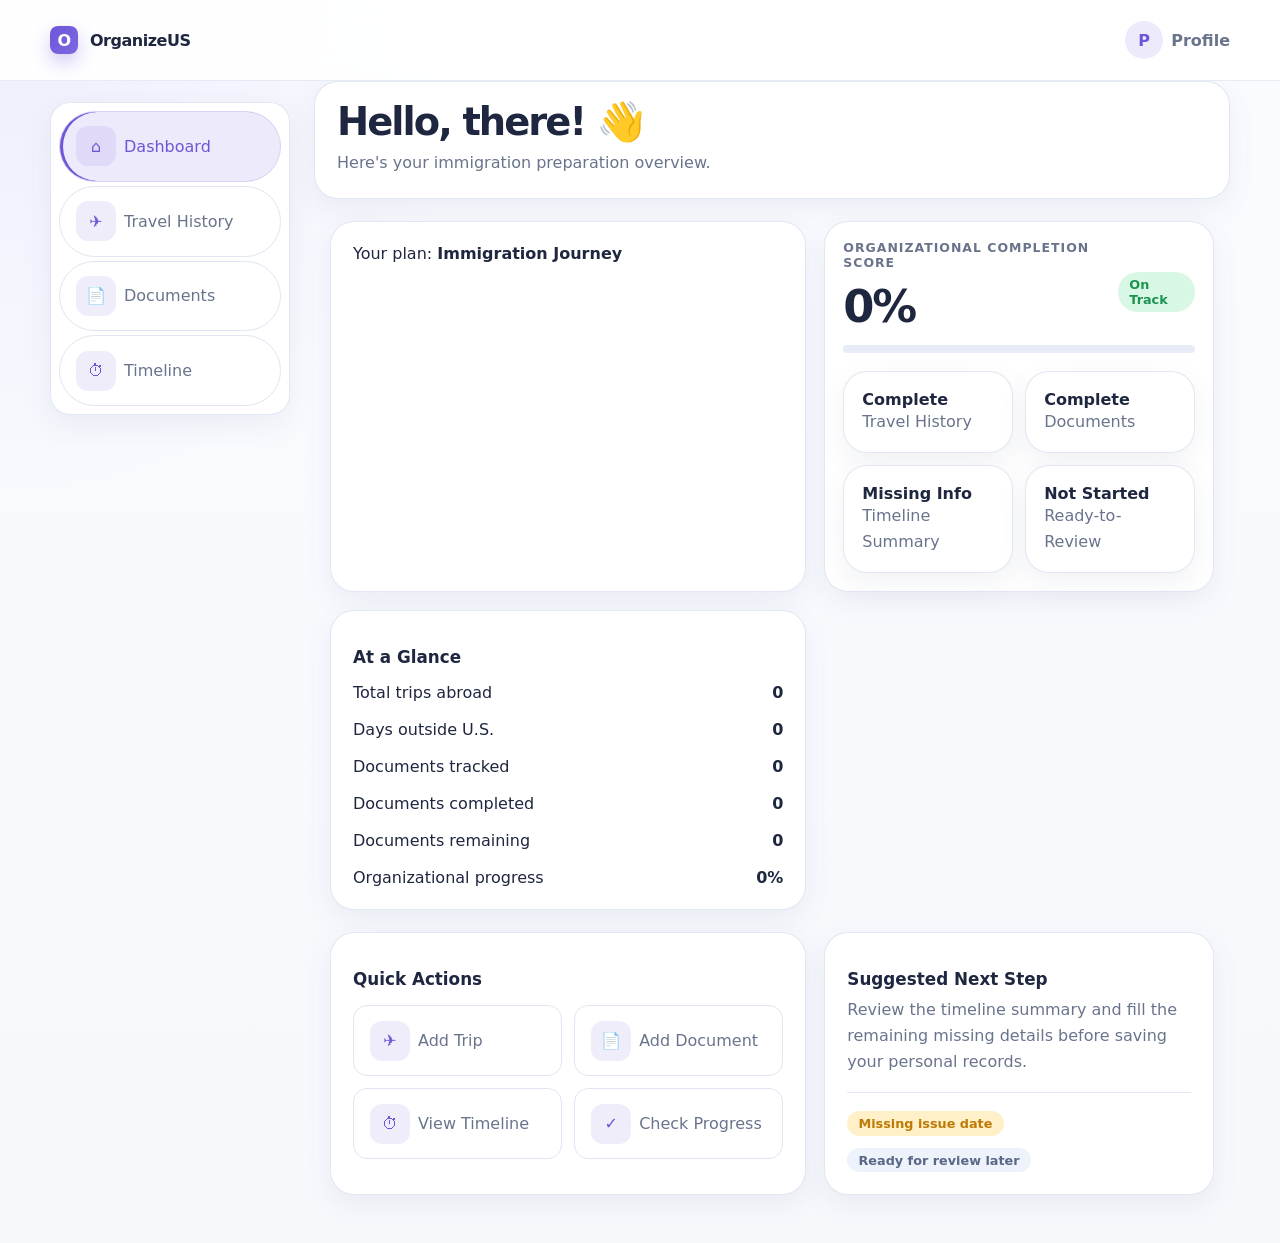
==== dashboard.html @ ce62e69d "Connect travel history to dashboard" ====
<!DOCTYPE html>
<html lang="en">
<head>
	<meta charset="UTF-8">
	<meta name="viewport" content="width=device-width, initial-scale=1.0">
	<title>OrganizeUS | Dashboard</title>
	<link rel="stylesheet" href="css/styles.css">
</head>
<body data-page="dashboard">
	<header class="topbar">
		<div class="topbar-inner">
			<a class="brand" href="index.html"><span class="brand-mark" aria-hidden="true">O</span><span>OrganizeUS</span></a>
			<button class="mobile-nav-toggle" data-sidebar-toggle aria-label="Toggle navigation" aria-expanded="false"></button>
			<div class="header-actions"><span class="muted-pill"><span class="assistant-avatar" aria-hidden="true" data-profile-initial>P</span><span data-profile-name>Profile</span></span></div>
		</div>
	</header>

	<main class="app-shell">
		<aside class="sidebar" data-sidebar>
			<nav class="sidebar-nav" aria-label="Dashboard navigation">
				<a class="nav-link" data-nav="dashboard" href="dashboard.html"><span class="nav-icon" aria-hidden="true">⌂</span>Dashboard</a>
				<a class="nav-link" data-nav="travel" href="travel.html"><span class="nav-icon" aria-hidden="true">✈</span>Travel History</a>
				<a class="nav-link" data-nav="documents" href="documents.html"><span class="nav-icon" aria-hidden="true">📄</span>Documents</a>
				<a class="nav-link" data-nav="timeline" href="timeline.html"><span class="nav-icon" aria-hidden="true">⏱</span>Timeline</a>
			</nav>
		</aside>

		<section class="content-stack">
			<header class="dashboard-hero panel">
				<div class="page-heading">
					<h1 class="page-title">
						Hello, <span data-dashboard-name>there</span>! 👋
					</h1>
					<p>Here&apos;s your immigration preparation overview.</p>
				</div>
			</header>
			<section class="dashboard-grid">
				<section class="panel">
					Your plan:
					<strong data-dashboard-process>Immigration Journey</strong>
				</section>
				<article class="summary-card">
					<div class="summary-row">
						<div>
							<div class="progress-label">Organizational completion score</div>
							<div class="big-number" data-dashboard-score-value>0%</div>
						</div>
						<span class="status-tag success">On Track</span>
					</div>
					<div class="progress-line" aria-hidden="true"><div class="progress-bar green" data-dashboard-score-bar style="width:0%"></div></div>
					<div class="quick-action-grid" style="margin-top:18px;">
						<div class="page-card"><strong>Complete</strong><p>Travel History</p></div>
						<div class="page-card"><strong>Complete</strong><p>Documents</p></div>
						<div class="page-card"><strong>Missing Info</strong><p>Timeline Summary</p></div>
						<div class="page-card"><strong>Not Started</strong><p>Ready-to-Review</p></div>
					</div>
				</article>

				<article class="panel">
					<h3>At a Glance</h3>
					<div class="info-grid" style="margin-top:16px; grid-template-columns: 1fr;">
						<div class="info-row">
							<span>Total trips abroad</span>
							<strong data-dashboard-total-trips>0</strong>
						</div>
						<div class="info-row">
							<span>Days outside U.S.</span>
							<strong data-dashboard-total-days>0</strong>
						</div>
						<div class="info-row">
							<span>Documents tracked</span>
							<strong data-dashboard-total-documents>0</strong>
						</div>
						<div class="info-row">
	                        <span>Documents completed</span>
	                        <strong data-dashboard-completed-documents>0</strong>
						</div>
						<div class="info-row">
	                    	<span>Documents remaining</span>
	                        <strong data-dashboard-remaining-documents>0</strong>
                        </div>
                        <div class="info-row">
	                        <span>Organizational progress</span>
	                        <strong data-dashboard-progress>0%</strong>
                        </div>
					</div>
				</article>
			</section>

			<section class="dashboard-grid">
				<article class="panel">
					<h3>Quick Actions</h3>
					<div class="quick-action-grid" style="margin-top:16px;">
						<a class="nav-link action-link" href="travel.html"><span class="nav-icon" aria-hidden="true">✈</span>Add Trip</a>
						<a class="nav-link action-link" href="documents.html"><span class="nav-icon" aria-hidden="true">📄</span>Add Document</a>
						<a class="nav-link action-link" href="timeline.html"><span class="nav-icon" aria-hidden="true">⏱</span>View Timeline</a>
						<a class="nav-link action-link" href="timeline.html"><span class="nav-icon" aria-hidden="true">✓</span>Check Progress</a>
					</div>
				</article>

				<article class="panel">
					<h3>Suggested Next Step</h3>
					<p>Review the timeline summary and fill the remaining missing details before saving your personal records.</p>
					<div class="page-divider"></div>
					<div class="summary-list" style="display:flex; flex-wrap:wrap; gap:12px;">
						<span class="pill warning">Missing issue date</span>
						<span class="pill neutral">Ready for review later</span>
					</div>
				</article>
			</section>
		</section>
	</main>

	<script src="js/app.js"></script>
</body>
</html>
---- css/styles.css ----
/* Shared design system for OrganizeUS */
:root {
	--primary-color: #6f55d8;
	--primary-dark: #5a43c7;
	--success-color: #27c35b;
	--warning-color: #ffb020;
	--danger-color: #ff6b6b;
	--background-color: #f6f8fc;
	--surface-color: #ffffff;
	--text-color: #1f2740;
	--muted-text-color: #69748c;
	--border-color: #dfe5f2;
	--border-strong: #cfd8ea;
	--shadow-soft: 0 10px 28px rgba(76, 87, 129, 0.08);
	--shadow-strong: 0 18px 40px rgba(28, 38, 65, 0.09);
	--border-radius: 18px;
	--border-radius-lg: 24px;
	--content-width: 1180px;
	--sidebar-width: 240px;
	--transition: 180ms ease;
}

* { box-sizing: border-box; }
html { scroll-behavior: smooth; }
body {
	margin: 0;
	font-family: Inter, ui-sans-serif, system-ui, -apple-system, BlinkMacSystemFont, "Segoe UI", sans-serif;
	color: var(--text-color);
	background:
		radial-gradient(circle at top left, rgba(111, 85, 216, 0.08), transparent 28%),
		linear-gradient(180deg, #f9fbff 0%, var(--background-color) 100%);
	min-height: 100vh;
}

img { max-width: 100%; display: block; }
a { color: inherit; text-decoration: none; }
button, input, select, textarea { font: inherit; }
button { cursor: pointer; }
:focus-visible { outline: 3px solid rgba(111, 85, 216, 0.35); outline-offset: 2px; }

.container,
.topbar-inner,
.app-topbar,
.hero-grid,
.features-grid,
.app-shell,
.dashboard-grid,
.travel-grid,
.timeline-grid,
.onboarding-shell {
	width: min(var(--content-width), calc(100% - 32px));
	margin: 0 auto;
}

.topbar {
	position: sticky; top: 0; z-index: 50;
	background: rgba(255,255,255,.9); backdrop-filter: blur(12px);
	border-bottom: 1px solid rgba(223,229,242,.8);
}

.topbar-inner { display:flex; align-items:center; justify-content:space-between; gap:16px; min-height:80px; }
.brand { display:inline-flex; align-items:center; gap:12px; font-weight:800; letter-spacing:-.03em; }
.brand-mark {
	width: 28px; height: 28px; border-radius: 8px;
	background: linear-gradient(135deg, var(--primary-color), #7f67e3);
	color:#fff; display:inline-flex; align-items:center; justify-content:center;
	box-shadow:0 8px 18px rgba(111,85,216,.3);
}
.brand-mark svg, .icon svg, .nav-icon svg, .feature-icon svg, .card-icon svg, .stat-icon svg, .btn-icon svg {
	width: 18px; height: 18px; stroke: currentColor; fill: none; stroke-width: 2; stroke-linecap: round; stroke-linejoin: round;
}

.topnav, .header-actions { display:flex; align-items:center; gap:18px; color: var(--muted-text-color); font-weight:600; }
.header-actions { gap: 10px; }
.topnav a:hover, .topnav button:hover { color: var(--text-color); }

.btn, .btn-secondary, .btn-ghost, .btn-success, .btn-outline, .nav-link, .mobile-nav-toggle, .choice {
	border:0; border-radius:999px; display:inline-flex; align-items:center; justify-content:center; gap:8px;
	transition: transform var(--transition), background var(--transition), color var(--transition), box-shadow var(--transition), border-color var(--transition);
}
.btn, .btn-secondary, .btn-success, .btn-outline, .btn-ghost { padding:.85rem 1.15rem; font-weight:700; }
.btn, .btn-success {
	color:#fff; background: linear-gradient(135deg, var(--primary-color), #7a63df);
	box-shadow: 0 12px 22px rgba(111,85,216,.25);
}
.btn:hover, .btn-success:hover { transform: translateY(-1px); }
.btn-secondary, .btn-outline, .nav-link, .choice { background: var(--surface-color); border:1px solid var(--border-color); color: var(--text-color); }
.btn-secondary:hover, .btn-outline:hover, .nav-link:hover, .choice:hover { border-color: var(--border-strong); box-shadow: var(--shadow-soft); }
.btn-ghost { background: transparent; color: var(--muted-text-color); border:1px solid transparent; }
.btn-ghost:hover { color: var(--text-color); background: rgba(111,85,216,.08); }
.mobile-nav-toggle { display:none; width:44px; height:44px; background: var(--surface-color); border:1px solid var(--border-color); }

.hero { padding: 72px 0 38px; }
.eyebrow { display:inline-flex; align-items:center; gap:8px; padding:.35rem .7rem; border-radius:999px; background: rgba(111,85,216,.11); color: var(--primary-color); font-size:.9rem; font-weight:700; }
.hero-grid { display:grid; grid-template-columns: minmax(0,1.05fr) minmax(320px,.95fr); align-items:center; gap:40px; }
.hero h1, .page-title { margin:0; letter-spacing:-.06em; line-height:.94; font-size: clamp(3rem, 6vw, 5.1rem); }
.accent { color: var(--primary-color); }
.lead { color: var(--muted-text-color); font-size:1.08rem; line-height:1.7; max-width:54ch; }
.hero-copy { display:grid; gap:18px; }
.hero-actions, .page-actions, .onboarding-actions, .modal-actions, .summary-list, .quick-action-grid { display:flex; flex-wrap:wrap; gap:12px; }
.hero-note-row { display:flex; flex-wrap:wrap; gap:22px; color: var(--muted-text-color); font-size:.95rem; }
.hero-note-row span, .muted-pill { display:inline-flex; align-items:center; gap:8px; }

.hero-card, .panel, .timeline-panel, .feature-card, .summary-card, .dashboard-stat, .onboarding-card, .table-card, .document-card, .page-card, .mini-card, .field-card, .modal {
	background: var(--surface-color); border:1px solid rgba(223,229,242,.9); border-radius: var(--border-radius-lg); box-shadow: var(--shadow-soft);
}
.hero-card { overflow:hidden; }
.hero-card-header { padding:16px 20px; background: linear-gradient(180deg, #7657d7 0%, #6d4fd0 100%); color:#fff; display:flex; align-items:center; gap:12px; }
.hero-card-dots { display:flex; gap:8px; }
.hero-card-dots span { width:8px; height:8px; border-radius:999px; background: rgba(255,255,255,.55); }
.hero-card-body { padding:22px 22px 24px; }
.progress-line, .progress-track { height:8px; border-radius:999px; background:#e7ecf7; overflow:hidden; }
.progress-bar { height:100%; border-radius:inherit; background: linear-gradient(90deg, #21c45a, #37d06a); width:0; }
.progress-bar.purple { background: linear-gradient(90deg, var(--primary-color), #8a72ea); }
.progress-bar.green { background: linear-gradient(90deg, #1fbe58, #33d46b); }
.status-list { margin:18px 0 0; padding:0; list-style:none; display:grid; gap:10px; }
.status-row, .table-row, .stat-row, .timeline-item, .summary-row, .info-row { display:flex; align-items:center; justify-content:space-between; gap:12px; }
.status-row { padding:10px 0; border-bottom:1px solid #edf1f8; }
.status-row:last-child, .stat-row:last-child, .info-row:last-child, .summary-row:last-child { border-bottom:0; }
.status-tag, .badge, .pill, .chip, .step-pill, .state-label { border-radius:999px; font-size:.8rem; font-weight:700; display:inline-flex; align-items:center; gap:6px; }
.status-tag, .pill, .step-pill, .badge { padding:.3rem .7rem; }
.status-tag.success, .badge.success, .pill.success { background:#d9f7e5; color:#1b9450; }
.status-tag.warning, .badge.warning, .pill.warning { background:#fff0c7; color:#bd7a07; }
.status-tag.neutral, .badge.neutral, .pill.neutral { background:#edf2fb; color:#5a6786; }
.status-tag.danger, .badge.danger, .pill.danger { background:#ffe0e0; color:#d65b5b; }

.section { padding: 34px 0 20px; }
.section-heading, .page-heading, .summary-heading { text-align:center; display:grid; gap:10px; margin-bottom:24px; }
.section-heading h2, .page-heading h1, .summary-heading h2 { margin:0; letter-spacing:-.05em; font-size: clamp(2rem, 3vw, 3rem); }
.section-heading p, .page-heading p, .summary-heading p { margin:0; color: var(--muted-text-color); }
.features-grid, .dashboard-grid, .travel-stats, .document-grid, .page-card-grid, .info-grid, .mini-grid { display:grid; gap:18px; }
.features-grid { grid-template-columns: repeat(3, minmax(0, 1fr)); }
.feature-card { padding:22px; min-height:180px; }
.card-icon, .feature-icon, .stat-icon, .nav-icon { width:40px; height:40px; border-radius:12px; display:inline-flex; align-items:center; justify-content:center; color: var(--primary-color); background: rgba(111,85,216,.1); }
.feature-card h3, .page-card h3, .document-card h3, .summary-card h3, .dashboard-stat h3, .panel h3, .modal h3, .onboarding-step h3 { margin:14px 0 8px; font-size:1.05rem; }
.feature-card p, .page-card p, .document-card p, .summary-card p, .dashboard-stat p, .panel p, .onboarding-step p, .modal p { margin:0; color: var(--muted-text-color); line-height:1.6; }

.cta-banner {
	margin:38px auto 0; width:min(740px,100%); border-radius:22px; background: linear-gradient(135deg, #6f55d8, #7d63e2); color:#fff;
	padding:28px 30px; box-shadow: 0 18px 42px rgba(111,85,216,.32); display:flex; align-items:center; justify-content:space-between; gap:16px;
}
.cta-banner h3 { margin:0 0 6px; font-size:1.4rem; }
.cta-banner p { margin:0; opacity:.88; }
.cta-banner .btn-secondary { border-color: rgba(255,255,255,.2); }

.app-topbar { display:flex; align-items:center; justify-content:space-between; padding:22px 0 18px; }
.app-shell { display:grid; grid-template-columns: var(--sidebar-width) minmax(0, 1fr); gap:24px; align-items:start; padding-bottom:48px; }
.sidebar { position: sticky; top:102px; background: var(--surface-color); border:1px solid rgba(223,229,242,.9); border-radius:20px; box-shadow: var(--shadow-soft); padding:8px; }
.sidebar-nav { display:grid; gap:4px; }
.nav-link { justify-content:flex-start; width:100%; padding:.9rem 1rem; text-align:left; color: var(--muted-text-color); }
.nav-link.active { background: rgba(111,85,216,.12); color: var(--primary-color); border-color: rgba(111,85,216,.16); box-shadow: inset 3px 0 0 var(--primary-color); }
.content-stack { display:grid; gap:22px; }
.dashboard-hero, .content-panel, .table-card, .timeline-panel, .onboarding-card, .modal, .page-card, .summary-card, .panel { padding:22px; }
.page-heading { text-align:left; margin-bottom:0; }
.dashboard-grid { grid-template-columns: 1.1fr .9fr; }
.dashboard-stat, .info-card, .page-card, .summary-card, .mini-card, .field-card { padding:18px; }
.dashboard-stat h3, .info-card h3, .mini-card h3 { margin-top:0; font-size:.95rem; }
.big-number { font-size: clamp(2rem, 4vw, 2.8rem); font-weight:800; letter-spacing:-.05em; margin:10px 0 12px; }
.dashboard-main-card { display:grid; gap:18px; }
.quick-action-grid { display:grid; grid-template-columns: repeat(2, minmax(0, 1fr)); }
.quick-action-grid .nav-link, .action-link { border-radius:14px; min-height:54px; }

.table-card { overflow:hidden; }
.table-wrap { overflow-x:auto; margin-top:12px; }
table { width:100%; border-collapse:collapse; min-width:760px; }
thead th { text-align:left; font-size:.78rem; color: var(--muted-text-color); padding:12px 14px; text-transform:uppercase; letter-spacing:.04em; border-bottom:1px solid #e8edf5; }
tbody td { padding:14px; border-bottom:1px solid #edf1f8; vertical-align:middle; }
tbody tr:last-child td { border-bottom:0; }
.table-country { display:grid; gap:2px; }
.table-country strong { font-size:.96rem; }
.table-country span, .subtle { color: var(--muted-text-color); font-size:.9rem; }
.travel-stats, .page-card-grid, .info-grid, .mini-grid { grid-template-columns: repeat(3, minmax(0, 1fr)); }
.document-grid { grid-template-columns: repeat(3, minmax(0, 1fr)); }
.document-card { padding:20px; min-height:228px; display:grid; align-content:start; gap:10px; }
.document-card.danger { border-color: rgba(255,107,107,.7); }
.document-card .doc-icon { width:42px; height:42px; border-radius:10px; background:#f3f6fb; display:inline-flex; align-items:center; justify-content:center; color: var(--primary-color); }
.document-card .doc-icon svg { width:20px; height:20px; }
.timeline-grid { display:grid; grid-template-columns:1.15fr .85fr; gap:18px; }
.timeline-list { position:relative; margin:0; padding:0 0 0 28px; list-style:none; display:grid; gap:16px; }
.timeline-list::before { content:""; position:absolute; left:13px; top:8px; bottom:8px; width:2px; background:#d7dded; }
.timeline-item { position:relative; align-items:flex-start; justify-content:flex-start; }
.timeline-item::before { content:""; position:absolute; left:-22px; top:8px; width:10px; height:10px; border-radius:999px; background: var(--primary-color); box-shadow:0 0 0 4px rgba(111,85,216,.12); }
.timeline-item strong { color: var(--primary-color); }

.ring-wrap { width:122px; height:122px; border-radius:50%; background: conic-gradient(var(--success-color) calc(var(--score) * 1%), #e9eef7 0); display:grid; place-items:center; margin:8px auto 14px; position:relative; }
.ring-wrap::after { content:""; position:absolute; inset:8px; border-radius:50%; background:#fff; }
.ring-value { position:relative; z-index:1; font-size:1.8rem; font-weight:800; letter-spacing:-.05em; }

.onboarding-page { min-height:100vh; display:grid; place-items:center; padding:32px 0; }
.onboarding-shell { width:min(820px, calc(100% - 32px)); }
.onboarding-card { max-width:760px; margin:0 auto; padding:0; overflow:hidden; }
.assistant-header { padding:18px 20px; border-bottom:1px solid #edf1f8; display:flex; justify-content:space-between; align-items:center; }
.assistant-name { display:flex; align-items:center; gap:12px; font-weight:800; }
.assistant-avatar { width:38px; height:38px; border-radius:999px; background: rgba(111,85,216,.12); color: var(--primary-color); display:grid; place-items:center; }
.assistant-status { color:#1fa84b; font-size:.9rem; font-weight:700; }
.assistant-body { padding:22px 20px 18px; display:grid; gap:18px; }
.progress-header { display:flex; justify-content:space-between; gap:16px; align-items:center; }
.progress-label { color: var(--muted-text-color); font-size:.78rem; text-transform:uppercase; letter-spacing:.08em; font-weight:700; }
.chat-stream { min-height:290px; display:grid; align-content:start; gap:14px; }
.chat-row { display:flex; width:100%; }
.chat-row.user { justify-content:flex-end; }
.bubble { max-width:min(74%, 420px); padding:.8rem 1rem; border-radius:16px; background:#eef2f8; color: var(--text-color); line-height:1.5; }
.bubble.user { background: var(--primary-color); color:#fff; }
.step-choices { display:flex; flex-wrap:wrap; gap:10px; }
.step-choices .choice { padding:.85rem 1rem; font-weight:700; }
.step-choices .choice.active, .step-choices .choice:hover { background: rgba(111,85,216,.12); color: var(--primary-color); border-color: rgba(111,85,216,.22); }
.input-row { display:grid; grid-template-columns: 1fr auto; gap:12px; }
input, select, textarea { width:100%; border:1px solid var(--border-color); background:#fff; color: var(--text-color); border-radius:14px; padding:.9rem 1rem; }
input::placeholder, textarea::placeholder { color:#9aa3b8; }
.field-group { display:grid; gap:8px; }
.field-grid { display:grid; gap:16px; grid-template-columns: repeat(3, minmax(0, 1fr)); }
.field-grid.two { grid-template-columns: repeat(2, minmax(0, 1fr)); }
.field-grid .field-group.full { grid-column: 1 / -1; }
.field-label { font-weight:700; font-size:.95rem; }
.helper-text { color: var(--muted-text-color); font-size:.9rem; }

.modal-backdrop { position:fixed; inset:0; background: rgba(19,25,43,.44); display:none; align-items:center; justify-content:center; z-index:80; padding:16px; }
.modal-backdrop.open { display:flex; }
.modal { width:min(560px, 100%); max-height: calc(100vh - 32px); overflow:auto; }
.modal-header { display:flex; justify-content:space-between; gap:16px; align-items:center; margin-bottom:18px; }
.close-button { width:42px; height:42px; border-radius:999px; border:1px solid var(--border-color); background:#fff; }
.empty-state { border:1px dashed var(--border-color); border-radius:18px; padding:28px; text-align:center; color: var(--muted-text-color); background: rgba(255,255,255,.7); }
.sr-only { position:absolute; width:1px; height:1px; padding:0; margin:-1px; overflow:hidden; clip:rect(0,0,0,0); white-space:nowrap; border:0; }
.footer { margin-top:38px; padding:28px 0 40px; color: var(--muted-text-color); font-size:.95rem; }
.page-divider { height:1px; background:#e2e8f4; margin:18px 0; }
.mobile-only { display:none; }

@media (max-width: 1100px) {
	.hero-grid, .dashboard-grid, .timeline-grid, .app-shell { grid-template-columns: 1fr; }
	.sidebar { position:static; }
	.features-grid, .travel-stats, .document-grid, .page-card-grid, .info-grid, .mini-grid, .field-grid { grid-template-columns: repeat(2, minmax(0, 1fr)); }
}

@media (max-width: 800px) {
	.topbar-inner, .app-topbar, .cta-banner, .progress-header, .modal-header, .assistant-header, .status-row { flex-direction:column; align-items:flex-start; }
	.topnav, .header-actions { display:none; }
	.topnav.open, .header-actions.open { display:flex; flex-direction:column; align-items:stretch; width:100%; }
	.mobile-nav-toggle { display:inline-flex; }
	.hero { padding-top:42px; }
	.hero-actions, .page-actions, .onboarding-actions, .modal-actions, .quick-action-grid { grid-template-columns:1fr; }
	.quick-action-grid { display:grid; }
	.features-grid, .travel-stats, .document-grid, .page-card-grid, .info-grid, .mini-grid, .field-grid, .field-grid.two { grid-template-columns:1fr; }
	.input-row { grid-template-columns:1fr; }
	.bubble { max-width:100%; }
	.cta-banner { padding:22px; }
	.mobile-only { display:inline-flex; }
}

@media (max-width: 560px) {
	.container, .topbar-inner, .app-topbar, .hero-grid, .features-grid, .page-grid, .dashboard-grid, .travel-grid, .timeline-grid, .onboarding-shell { width:min(var(--content-width), calc(100% - 20px)); }
	.hero h1, .page-title { line-height:1.02; }
	.sidebar { padding:6px; }
	.nav-link { padding:.8rem .9rem; }
	.assistant-body, .dashboard-hero, .content-panel, .table-card, .timeline-panel, .onboarding-card, .modal, .page-card, .summary-card, .panel, .feature-card, .document-card { padding:16px; }
}
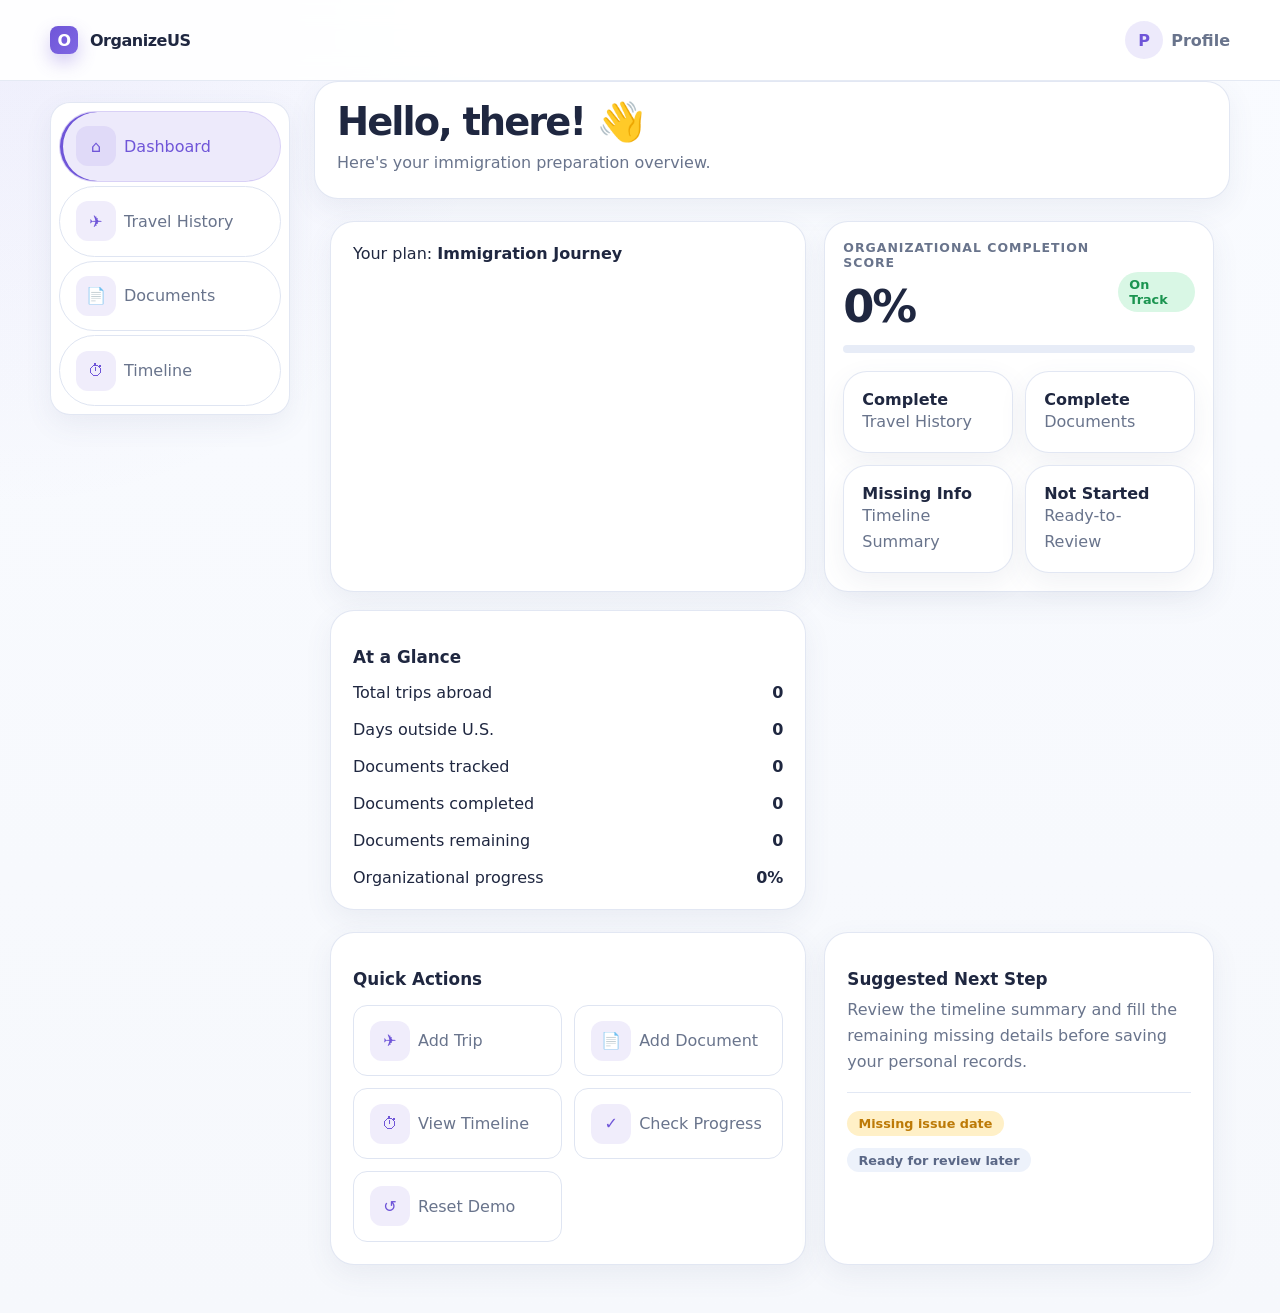
==== commit 07645c00: "Add demo data reset button" ====
--- a/dashboard.html
+++ b/dashboard.html
@@ -95,6 +95,14 @@
 						<a class="nav-link action-link" href="documents.html"><span class="nav-icon" aria-hidden="true">📄</span>Add Document</a>
 						<a class="nav-link action-link" href="timeline.html"><span class="nav-icon" aria-hidden="true">⏱</span>View Timeline</a>
 						<a class="nav-link action-link" href="timeline.html"><span class="nav-icon" aria-hidden="true">✓</span>Check Progress</a>
+						<button
+							class="nav-link action-link"
+							type="button"
+							data-reset-demo
+						>
+							<span class="nav-icon" aria-hidden="true">↺</span>
+							Reset Demo
+						</button>
 					</div>
 				</article>
 
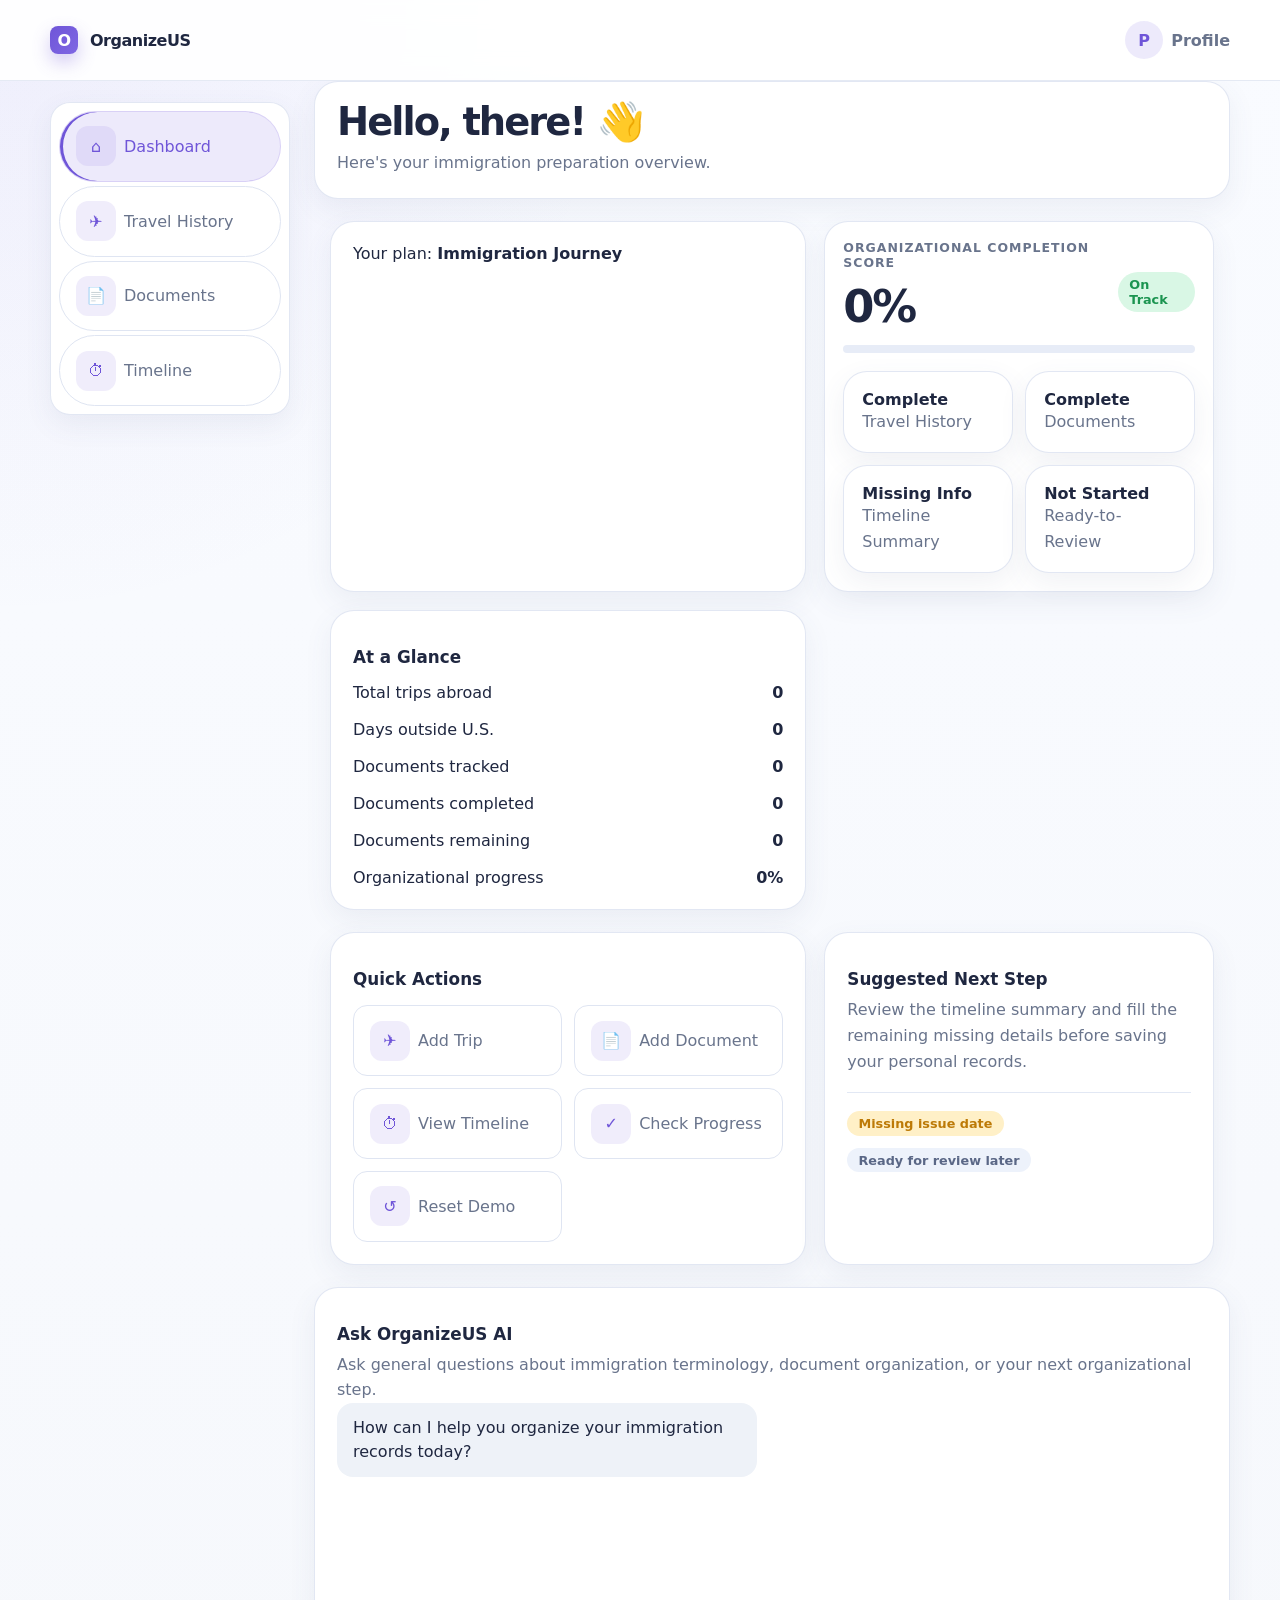
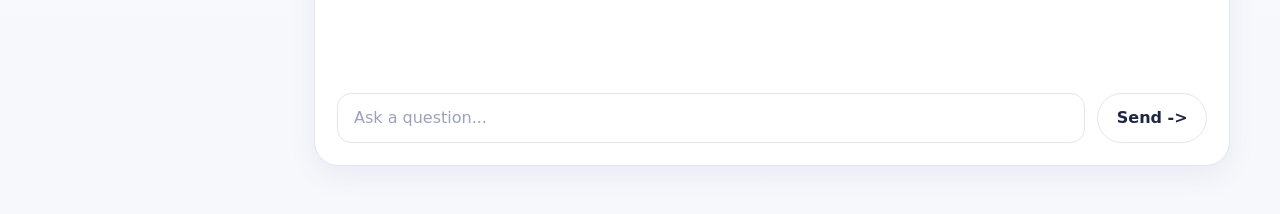
==== commit 669b1745: "Add AI assistant to dashboard" ====
--- a/dashboard.html
+++ b/dashboard.html
@@ -116,6 +116,47 @@
 					</div>
 				</article>
 			</section>
+			<section class="panel">
+				<h3>Ask OrganizeUS AI</h3>
+
+				<p>	
+					Ask general questions about immigration terminology,
+					document organization, or your next organizational step.
+				</p>
+
+				<div class="chat-stream" data-assistant-chat>
+					<div class="chat-row assistant">
+						<div class="bubble">
+							How can I help you organize your immigration records today?
+						</div>
+					</div>
+				</div>
+
+				<div class="input-row">
+					<input
+						type="text"
+						data-assistant-input
+						placeholder="Ask a question..."
+					/>
+					
+					<button
+						type="button"
+						class="btn-secondary"
+						data-assistant-send
+					>
+						Send ->
+					</button>
+				</div>
+
+				<div
+					data-assistant-loading
+					hidden
+					aria-live="polite"
+				>
+					OrganizeUS AI is preparing a response.
+				</div>
+
+			</section>
 		</section>
 	</main>
 
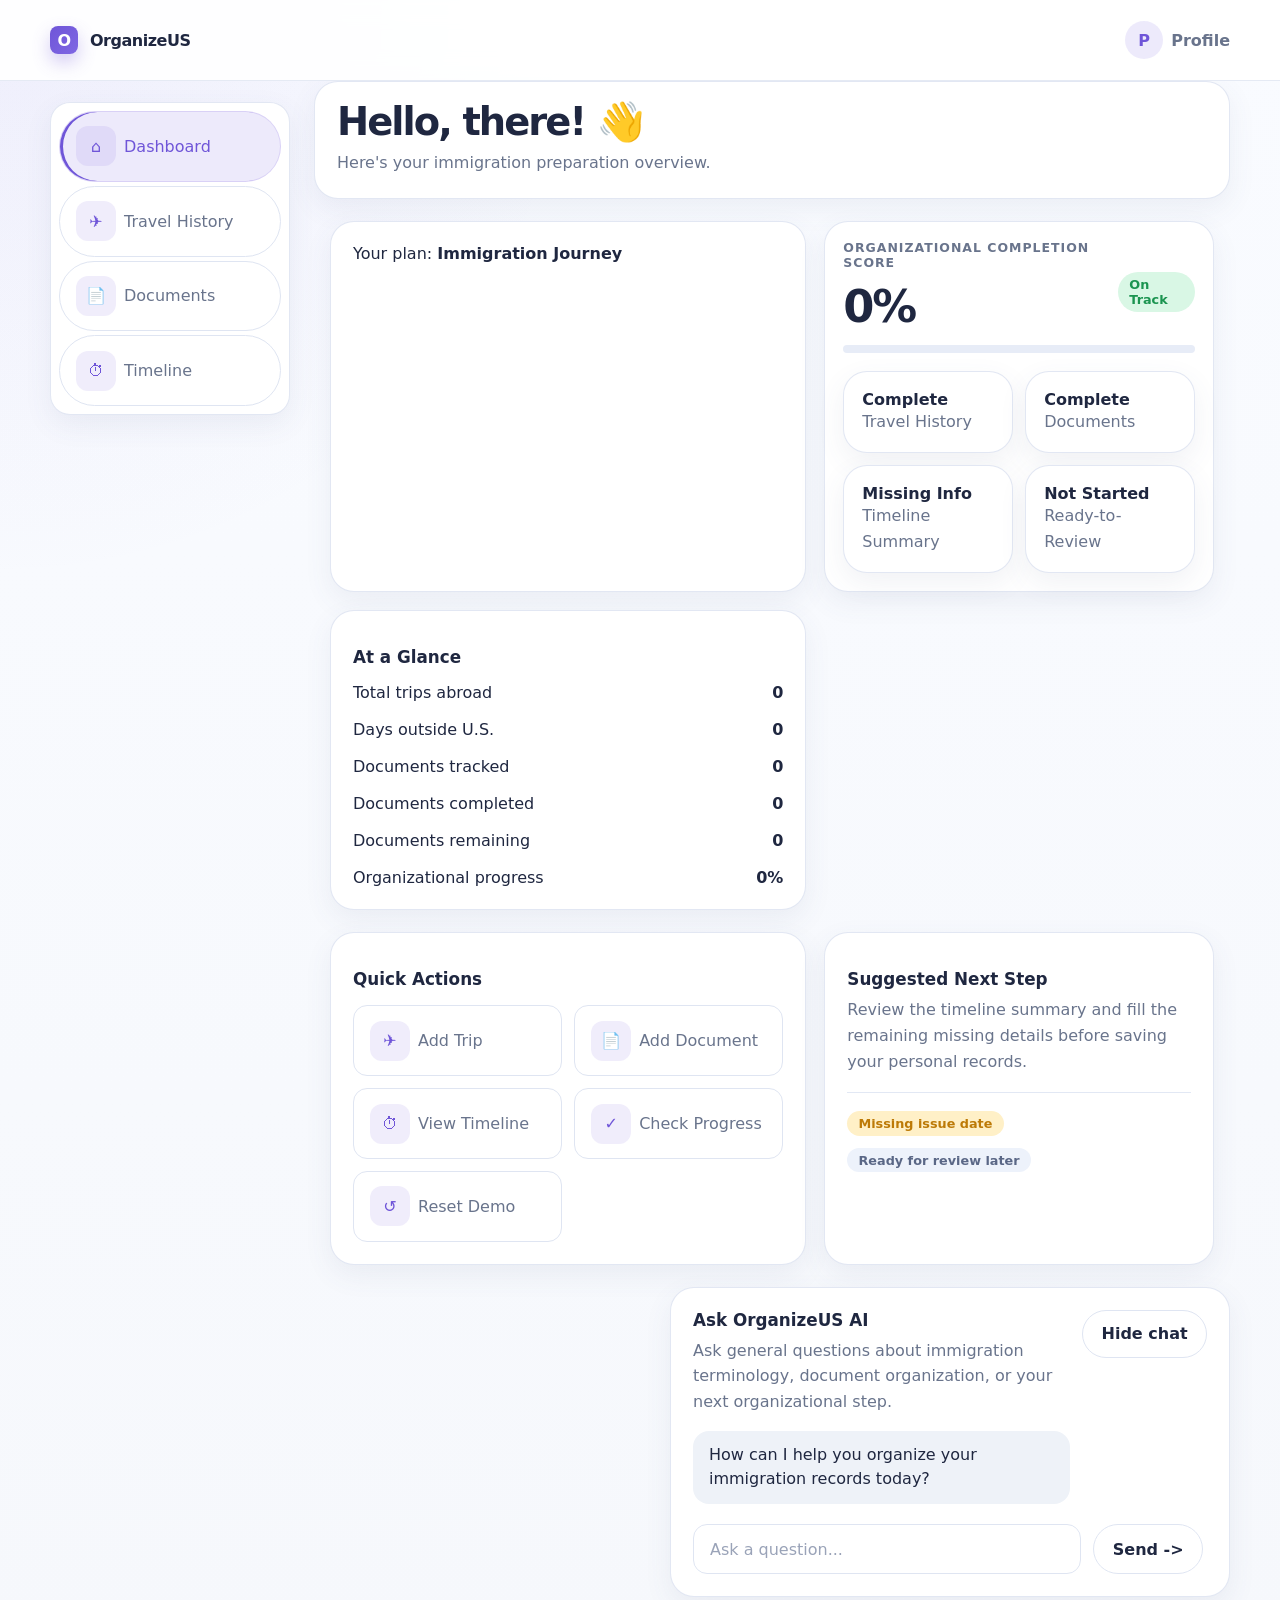
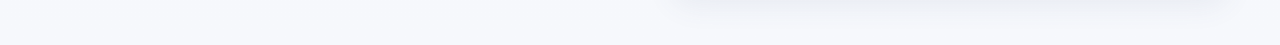
==== commit 35b92a70: "AI assistant chat data is persisted through all the dashboard pages" ====
--- a/dashboard.html
+++ b/dashboard.html
@@ -116,44 +116,58 @@
 					</div>
 				</article>
 			</section>
-			<section class="panel">
-				<h3>Ask OrganizeUS AI</h3>
+			<section class="assistant-widget panel" data-assistant-widget>
+				<div class="assistant-widget-header">
+					<div>
+						<h3>Ask OrganizeUS AI</h3>
+						<p>
+							Ask general questions about immigration terminology,
+							document organization, or your next organizational step.
+						</p>
+					</div>
 
-				<p>	
-					Ask general questions about immigration terminology,
-					document organization, or your next organizational step.
-				</p>
-
-				<div class="chat-stream" data-assistant-chat>
-					<div class="chat-row assistant">
-						<div class="bubble">
-							How can I help you organize your immigration records today?
-						</div>
-					</div>
-				</div>
-
-				<div class="input-row">
-					<input
-						type="text"
-						data-assistant-input
-						placeholder="Ask a question..."
-					/>
-					
 					<button
 						type="button"
-						class="btn-secondary"
-						data-assistant-send
+						class="btn-secondary assistant-toggle"
+						data-assistant-toggle
+						aria-expanded="true"
 					>
-						Send ->
+						Hide chat
 					</button>
 				</div>
 
-				<div
-					data-assistant-loading
-					hidden
-					aria-live="polite"
-				>
-					OrganizeUS AI is preparing a response.
+				<div class="assistant-widget-body" data-assistant-body>
+					<div class="chat-stream" data-assistant-chat>
+						<div class="chat-row assistant">
+							<div class="bubble">
+								How can I help you organize your immigration records today?
+							</div>
+						</div>
+					</div>
+
+					<div class="input-row">
+						<input
+							type="text"
+							data-assistant-input
+							placeholder="Ask a question..."
+						/>
+						
+						<button
+							type="button"
+							class="btn-secondary"
+							data-assistant-send
+						>
+							Send ->
+						</button>
+					</div>
+
+					<div
+						data-assistant-loading
+						hidden
+						aria-live="polite"
+					>
+						OrganizeUS AI is preparing a response.
+					</div>
 				</div>
 
 			</section>
--- a/css/styles.css
+++ b/css/styles.css
@@ -194,9 +194,58 @@
 .assistant-avatar { width:38px; height:38px; border-radius:999px; background: rgba(111,85,216,.12); color: var(--primary-color); display:grid; place-items:center; }
 .assistant-status { color:#1fa84b; font-size:.9rem; font-weight:700; }
 .assistant-body { padding:22px 20px 18px; display:grid; gap:18px; }
+.assistant-widget {
+	width: min(100%, 560px);
+	margin-left: auto;
+	display: grid;
+	gap: 16px;
+}
+
+.assistant-widget-header {
+	display: flex;
+	justify-content: space-between;
+	align-items: flex-start;
+	gap: 16px;
+}
+
+.assistant-widget-header h3 {
+	margin-top: 0;
+}
+
+.assistant-widget-header p {
+	max-width: 52ch;
+}
+
+.assistant-widget-body {
+	display: flex;
+	flex-direction: column;
+	gap: 16px;
+	min-height: 0;
+	max-height: 420px;
+	overflow: hidden;
+	padding-right: 4px;
+}
+
+.assistant-widget[data-collapsed="true"] .assistant-widget-body {
+	display: none;
+}
+
+.assistant-toggle {
+	white-space: nowrap;
+	flex: 0 0 auto;
+}
+
 .progress-header { display:flex; justify-content:space-between; gap:16px; align-items:center; }
 .progress-label { color: var(--muted-text-color); font-size:.78rem; text-transform:uppercase; letter-spacing:.08em; font-weight:700; }
-.chat-stream { min-height:290px; display:grid; align-content:start; gap:14px; }
+.chat-stream {
+	min-height: 0;
+	flex: 1 1 auto;
+	display: grid;
+	align-content: start;
+	gap: 14px;
+	overflow: auto;
+	padding-bottom: 4px;
+}
 .chat-row { display:flex; width:100%; }
 .chat-row.user { justify-content:flex-end; }
 .bubble { max-width:min(74%, 420px); padding:.8rem 1rem; border-radius:16px; background:#eef2f8; color: var(--text-color); line-height:1.5; }
@@ -204,7 +253,14 @@
 .step-choices { display:flex; flex-wrap:wrap; gap:10px; }
 .step-choices .choice { padding:.85rem 1rem; font-weight:700; }
 .step-choices .choice.active, .step-choices .choice:hover { background: rgba(111,85,216,.12); color: var(--primary-color); border-color: rgba(111,85,216,.22); }
-.input-row { display:grid; grid-template-columns: 1fr auto; gap:12px; }
+.input-row {
+	display: grid;
+	grid-template-columns: minmax(0, 1fr) auto;
+	gap: 12px;
+	flex: 0 0 auto;
+	position: relative;
+	z-index: 1;
+}
 input, select, textarea { width:100%; border:1px solid var(--border-color); background:#fff; color: var(--text-color); border-radius:14px; padding:.9rem 1rem; }
 input::placeholder, textarea::placeholder { color:#9aa3b8; }
 .field-group { display:grid; gap:8px; }
@@ -243,6 +299,9 @@
 	.input-row { grid-template-columns:1fr; }
 	.bubble { max-width:100%; }
 	.cta-banner { padding:22px; }
+	.assistant-widget { width: 100%; }
+	.assistant-widget-header { flex-direction: column; align-items: flex-start; }
+	.assistant-widget-body { max-height: 320px; }
 	.mobile-only { display:inline-flex; }
 }
 
@@ -252,4 +311,6 @@
 	.sidebar { padding:6px; }
 	.nav-link { padding:.8rem .9rem; }
 	.assistant-body, .dashboard-hero, .content-panel, .table-card, .timeline-panel, .onboarding-card, .modal, .page-card, .summary-card, .panel, .feature-card, .document-card { padding:16px; }
-}
+	.assistant-widget-body { max-height: 280px; }
+	.chat-stream { max-height: 220px; }
+}
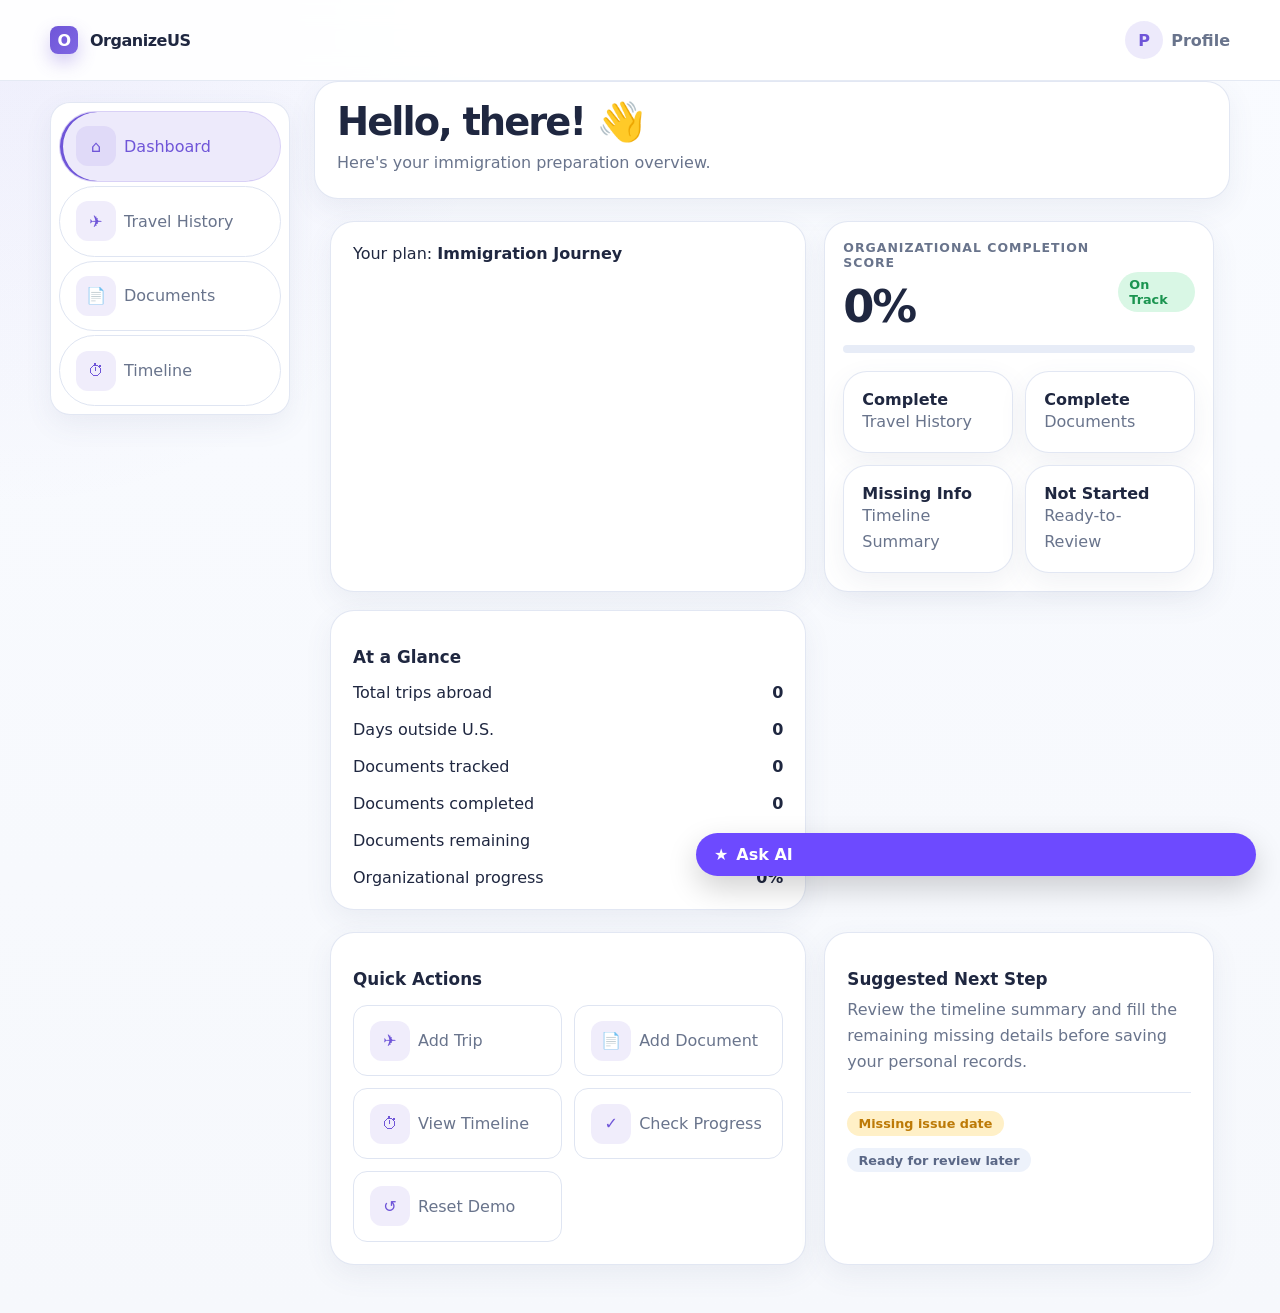
==== commit 68d06179: "Turn the AI Assistant chat into a AI floating chat widget" ====
--- a/dashboard.html
+++ b/dashboard.html
@@ -116,61 +116,6 @@
 					</div>
 				</article>
 			</section>
-			<section class="assistant-widget panel" data-assistant-widget>
-				<div class="assistant-widget-header">
-					<div>
-						<h3>Ask OrganizeUS AI</h3>
-						<p>
-							Ask general questions about immigration terminology,
-							document organization, or your next organizational step.
-						</p>
-					</div>
-
-					<button
-						type="button"
-						class="btn-secondary assistant-toggle"
-						data-assistant-toggle
-						aria-expanded="true"
-					>
-						Hide chat
-					</button>
-				</div>
-
-				<div class="assistant-widget-body" data-assistant-body>
-					<div class="chat-stream" data-assistant-chat>
-						<div class="chat-row assistant">
-							<div class="bubble">
-								How can I help you organize your immigration records today?
-							</div>
-						</div>
-					</div>
-
-					<div class="input-row">
-						<input
-							type="text"
-							data-assistant-input
-							placeholder="Ask a question..."
-						/>
-						
-						<button
-							type="button"
-							class="btn-secondary"
-							data-assistant-send
-						>
-							Send ->
-						</button>
-					</div>
-
-					<div
-						data-assistant-loading
-						hidden
-						aria-live="polite"
-					>
-						OrganizeUS AI is preparing a response.
-					</div>
-				</div>
-
-			</section>
 		</section>
 	</main>
 
--- a/css/styles.css
+++ b/css/styles.css
@@ -281,6 +281,99 @@
 .page-divider { height:1px; background:#e2e8f4; margin:18px 0; }
 .mobile-only { display:none; }
 
+.assistant-widget {
+	position: fixed;
+	right: 24px;
+	bottom: 24px;
+	z-index: 1000;
+}
+
+.assistant-widget-toggle {
+	display: flex;
+	align-items: center;
+	gap: 8px;
+	padding: 12px 18px;
+	border: 0;
+	border-radius: 999px;
+	background: var(--purple, #6d4aff);
+	color: white;
+	font: inherit;
+	font-weight: 700;
+	cursor: pointer;
+	box-shadow: 0 12px 30px rgba(0, 0, 0, 0.18);
+}
+
+.assistant-widget-panel {
+	position: absolute;
+	right: 0;
+	bottom: 60px;
+	width: min(380px, calc(100vw - 32px));
+	height: min(560px, calc(100vh - 120px));
+	background: white;
+	border: 1px solid rgba(0, 0, 0, 0.12);
+	border-radius: 18px;
+	box-shadow: 0 18px 50px rgba(0, 0, 0, 0.22);
+	overflow: hidden;
+}
+
+.assistant-widget-header {
+	display: flex;
+	align-items: center;
+	justify-content: space-between;
+	padding: 16px;
+	border-bottom: 1px solid rgba(0, 0, 0, 0.1);
+}
+
+.assistant-widget-header div {
+	display: flex;
+	flex-direction: column;
+	gap: 2px;
+}
+
+.assistant-widget-header span {
+	font-size: 0.8rem;
+	opacity: 0.7;
+}
+
+.assistant-widget-messages {
+	height: calc(100% - 145px);
+	overflow-y: auto;
+	padding: 16px;
+}
+
+.assistant-widget-input {
+	display: flex;
+	gap: 8px;
+	padding: 12px;
+	border-top: 1px solid rgba(0, 0, 0, 0.1);
+}
+
+.assistant-widget-input input {
+	flex: 1;
+	min-width: 0;
+}
+
+.assistant-widget-loading {
+	padding: 0 16px 8px;
+	font-size: 0.85rem;
+	opacity: 0.7;
+}
+
+@media (max-width: 600px) {
+	.assistant-widget {
+		right: 16px;
+		bottom: 16px;
+	}
+
+	.assistant-widget-panel {
+		position: fixed;
+		inset: 16px;
+		width: auto;
+		height: auto;
+		bottom: 80px;
+	}
+}
+
 @media (max-width: 1100px) {
 	.hero-grid, .dashboard-grid, .timeline-grid, .app-shell { grid-template-columns: 1fr; }
 	.sidebar { position:static; }
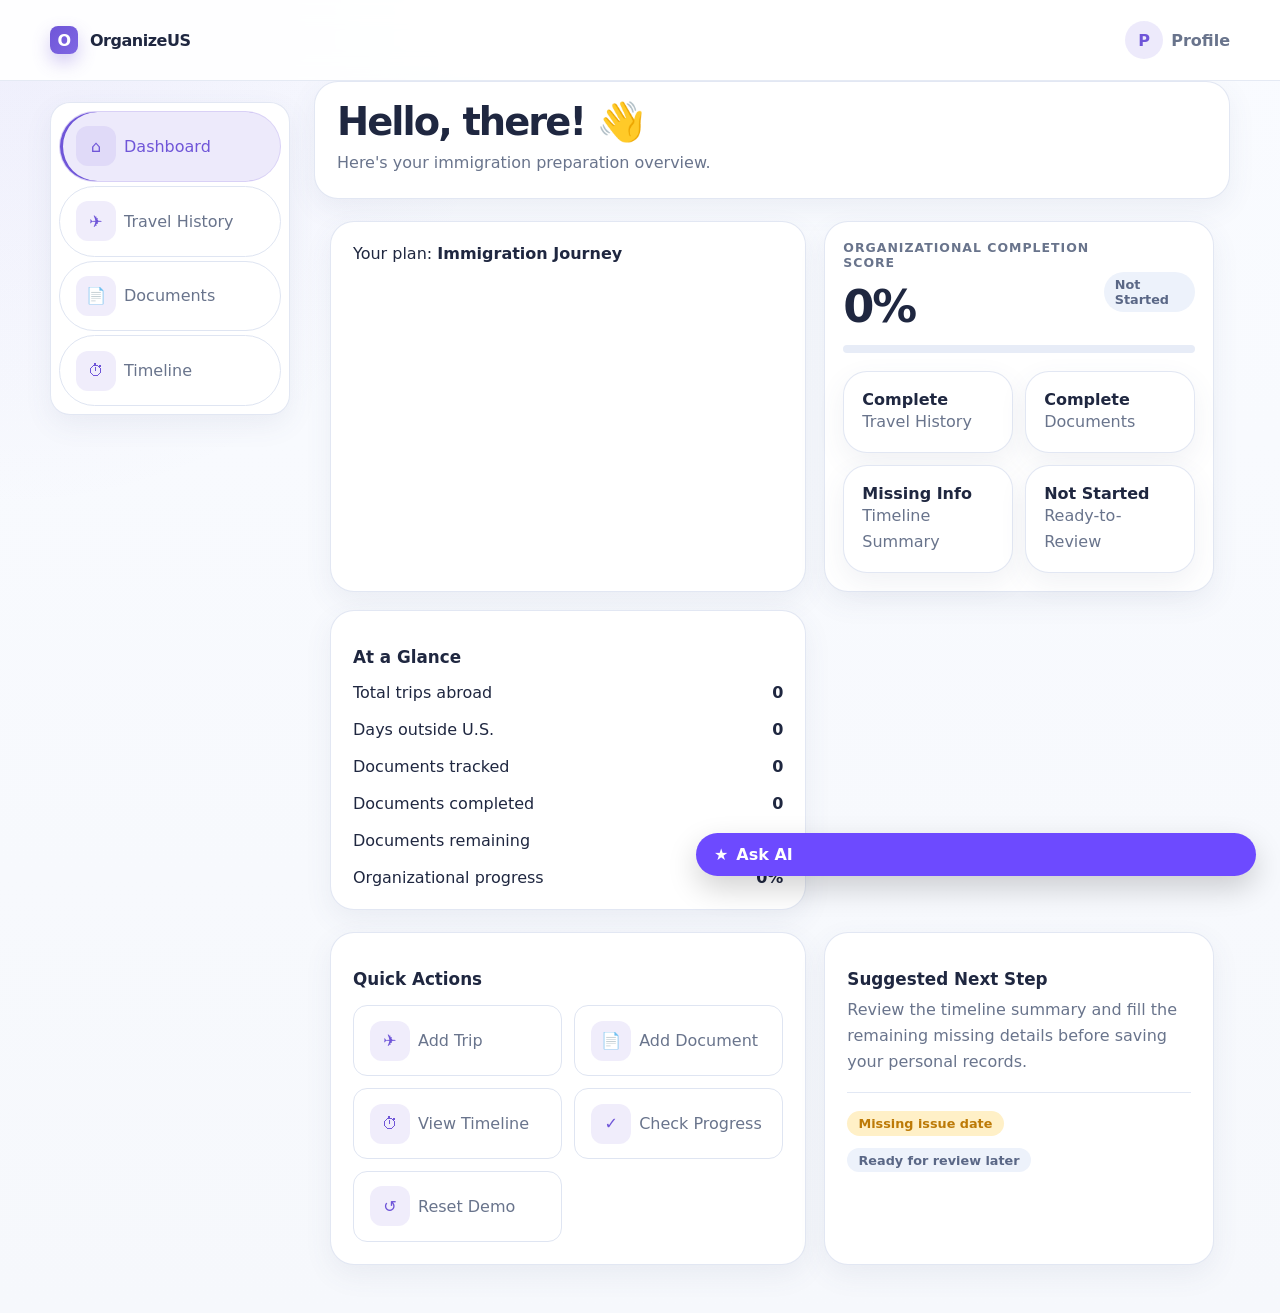
==== commit 19940329: "Update the score so trips also contribute to the score." ====
--- a/dashboard.html
+++ b/dashboard.html
@@ -45,7 +45,7 @@
 							<div class="progress-label">Organizational completion score</div>
 							<div class="big-number" data-dashboard-score-value>0%</div>
 						</div>
-						<span class="status-tag success">On Track</span>
+						<span class="status-tag neutral" data-dashboard-status-tag>Not Started</span>
 					</div>
 					<div class="progress-line" aria-hidden="true"><div class="progress-bar green" data-dashboard-score-bar style="width:0%"></div></div>
 					<div class="quick-action-grid" style="margin-top:18px;">
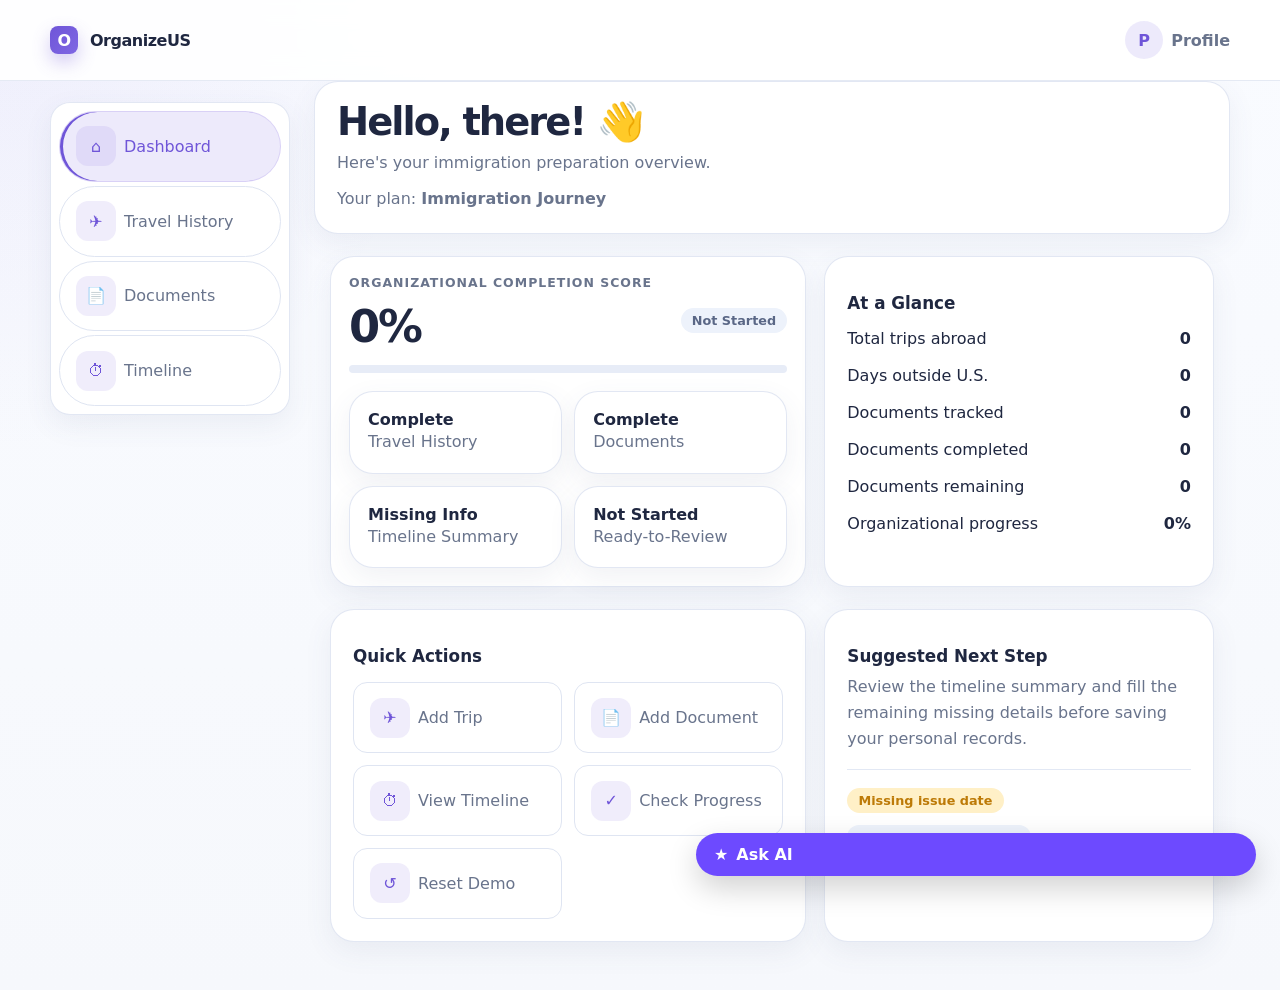
==== commit ab1ff765: "Adjust the dashboard style" ====
--- a/dashboard.html
+++ b/dashboard.html
@@ -32,13 +32,10 @@
 						Hello, <span data-dashboard-name>there</span>! 👋
 					</h1>
 					<p>Here&apos;s your immigration preparation overview.</p>
+					<p>Your plan: <strong data-dashboard-process>Immigration Journey</strong></p>
 				</div>
 			</header>
 			<section class="dashboard-grid">
-				<section class="panel">
-					Your plan:
-					<strong data-dashboard-process>Immigration Journey</strong>
-				</section>
 				<article class="summary-card">
 					<div class="summary-row">
 						<div>
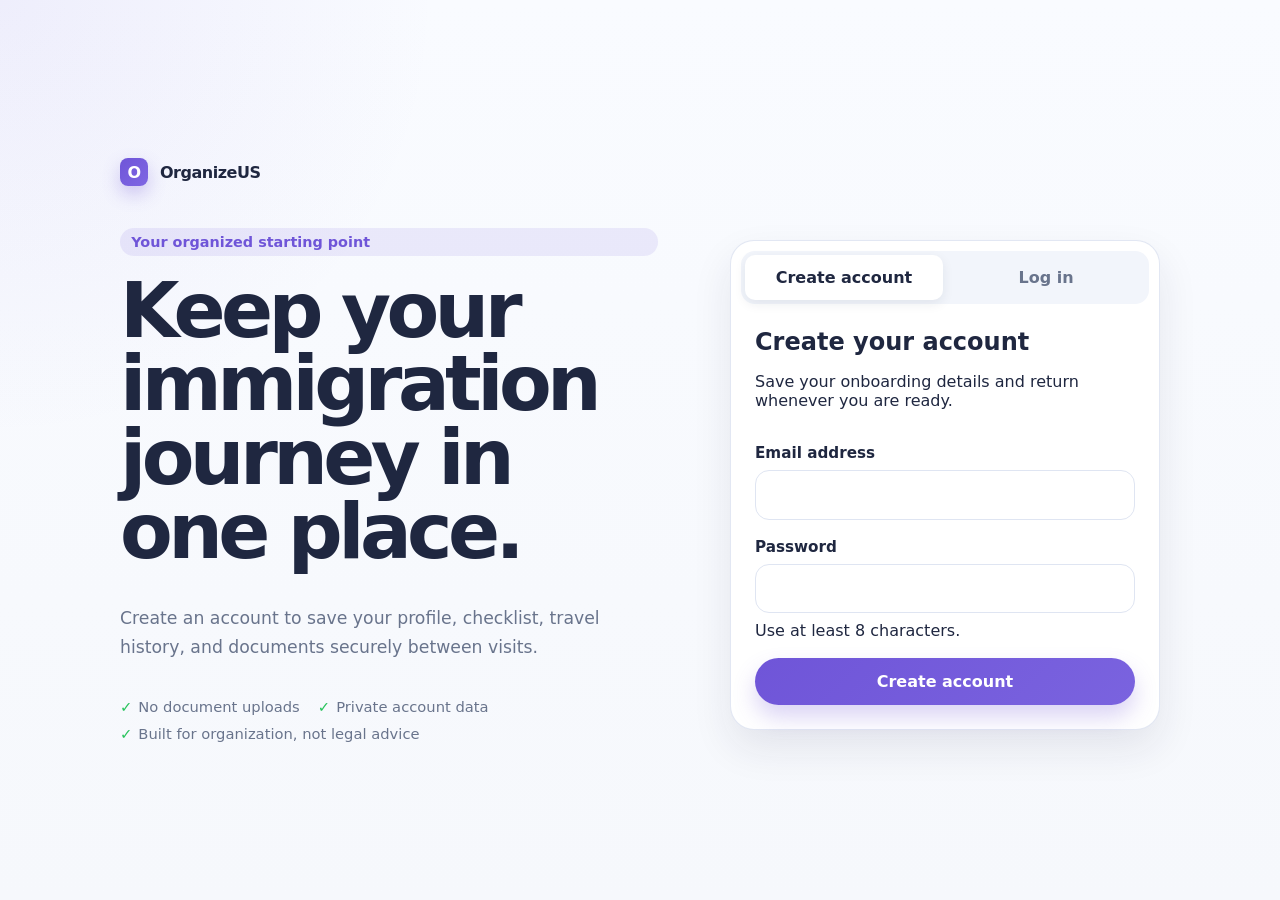
==== commit e3a4612f: "Add create account page" ====
--- a/dashboard.html
+++ b/dashboard.html
@@ -11,7 +11,7 @@
 		<div class="topbar-inner">
 			<a class="brand" href="index.html"><span class="brand-mark" aria-hidden="true">O</span><span>OrganizeUS</span></a>
 			<button class="mobile-nav-toggle" data-sidebar-toggle aria-label="Toggle navigation" aria-expanded="false"></button>
-			<div class="header-actions"><span class="muted-pill"><span class="assistant-avatar" aria-hidden="true" data-profile-initial>P</span><span data-profile-name>Profile</span></span></div>
+			<div class="header-actions"><span class="muted-pill"><span class="assistant-avatar" aria-hidden="true" data-profile-initial>P</span><span data-profile-name>Profile</span></span><button class="btn-ghost" type="button" data-logout>Log out</button></div>
 		</div>
 	</header>
 
--- a/css/styles.css
+++ b/css/styles.css
@@ -90,6 +90,22 @@
 .btn-ghost:hover { color: var(--text-color); background: rgba(111,85,216,.08); }
 .mobile-nav-toggle { display:none; width:44px; height:44px; background: var(--surface-color); border:1px solid var(--border-color); }
 
+.auth-page { display:grid; place-items:center; padding:32px 16px; }
+.auth-shell { width:min(1040px, 100%); display:grid; gap:42px; }
+.auth-layout { display:grid; grid-template-columns:minmax(0, 1fr) minmax(320px, 430px); align-items:center; gap:72px; }
+.auth-intro { display:grid; gap:18px; }
+.auth-intro h1 { margin:0; max-width:10ch; font-size:clamp(2.8rem, 6vw, 5rem); line-height:.96; letter-spacing:-.06em; }
+.auth-trust-list { display:flex; flex-wrap:wrap; gap:10px 18px; color:var(--muted-text-color); font-size:.92rem; }
+.auth-trust-list span::before { content:'✓'; color:var(--success-color); font-weight:800; margin-right:6px; }
+.auth-card { background:var(--surface-color); border:1px solid rgba(223,229,242,.9); border-radius:var(--border-radius-lg); box-shadow:var(--shadow-strong); padding:10px; }
+.auth-tabs { display:grid; grid-template-columns:1fr 1fr; gap:4px; padding:4px; background:#f2f5fb; border-radius:14px; }
+.auth-tab { border:0; border-radius:10px; padding:.8rem; background:transparent; color:var(--muted-text-color); font-weight:700; }
+.auth-tab.active { background:var(--surface-color); color:var(--text-color); box-shadow:0 4px 12px rgba(28,38,65,.08); }
+.auth-form { display:grid; gap:18px; padding:24px 14px 14px; }
+.auth-form h2 { margin:0 0 6px; font-size:1.5rem; }
+.auth-submit { width:100%; }
+.form-error { margin:0; padding:10px 12px; border-radius:10px; background:#ffe8e8; color:#bd4f4f; font-size:.9rem; }
+
 .hero { padding: 72px 0 38px; }
 .eyebrow { display:inline-flex; align-items:center; gap:8px; padding:.35rem .7rem; border-radius:999px; background: rgba(111,85,216,.11); color: var(--primary-color); font-size:.9rem; font-weight:700; }
 .hero-grid { display:grid; grid-template-columns: minmax(0,1.05fr) minmax(320px,.95fr); align-items:center; gap:40px; }
@@ -170,6 +186,8 @@
 .table-country strong { font-size:.96rem; }
 .table-country span, .subtle { color: var(--muted-text-color); font-size:.9rem; }
 .travel-stats, .page-card-grid, .info-grid, .mini-grid { grid-template-columns: repeat(3, minmax(0, 1fr)); }
+.travel-guidance { margin-top: 14px; padding: 14px 16px; border-radius: 12px; background: #f7f8fc; font-size: 0.92rem; line-height: 1.5;}
+.travel-guidance p { margin: 0; }
 .document-grid { grid-template-columns: repeat(3, minmax(0, 1fr)); }
 .document-card { padding:20px; min-height:228px; display:grid; align-content:start; gap:10px; }
 .document-card.danger { border-color: rgba(255,107,107,.7); }
@@ -381,6 +399,8 @@
 }
 
 @media (max-width: 800px) {
+	.auth-layout { grid-template-columns: 1fr; gap: 28px; }
+	.auth-intro h1 { max-width: 14ch; font-size: clamp(2.5rem, 12vw, 4rem); }
 	.topbar-inner, .app-topbar, .cta-banner, .progress-header, .modal-header, .assistant-header, .status-row { flex-direction:column; align-items:flex-start; }
 	.topnav, .header-actions { display:none; }
 	.topnav.open, .header-actions.open { display:flex; flex-direction:column; align-items:stretch; width:100%; }
